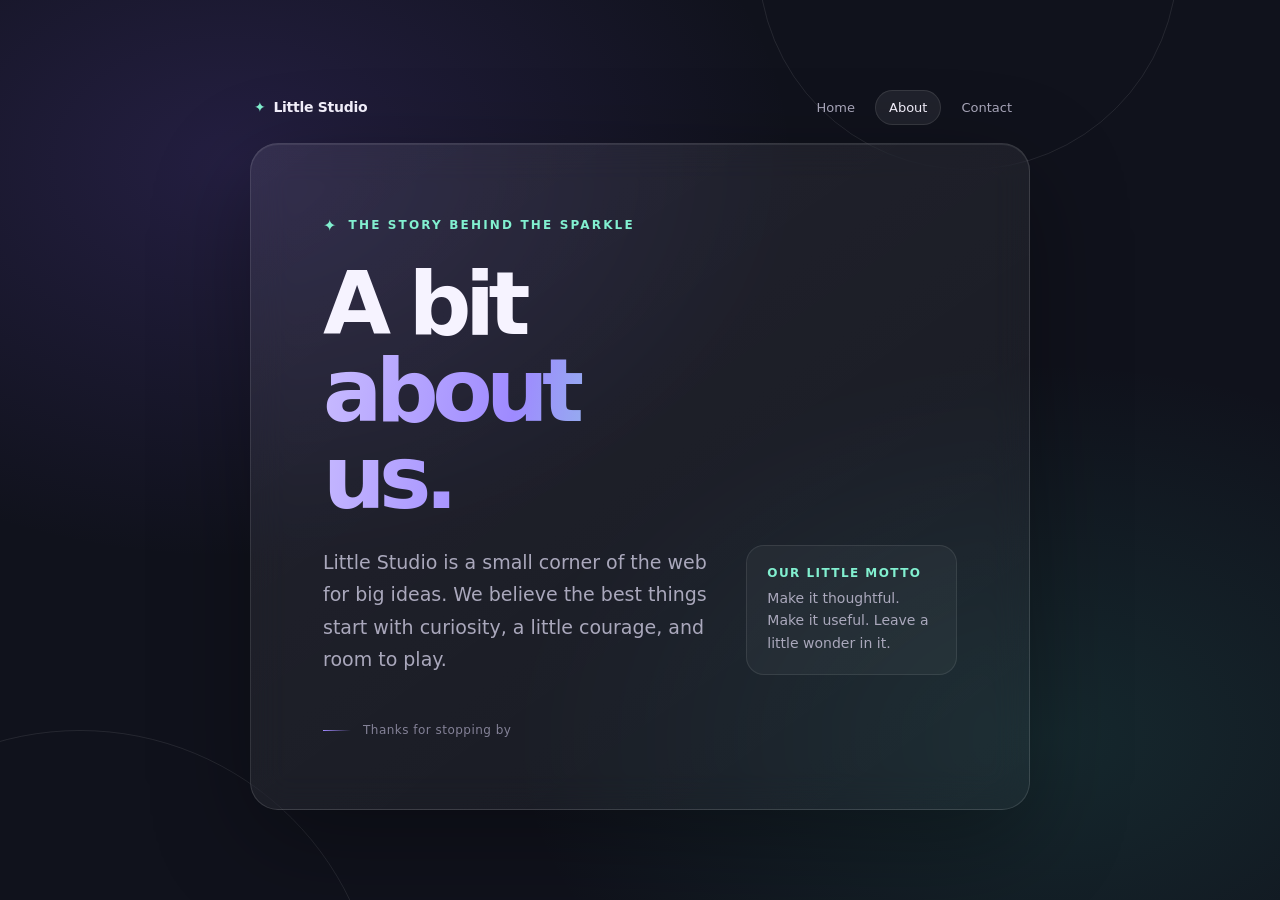
==== about.html @ cdf2d642 "added About page and Contact page" ====
<!doctype html>
<html lang="en">
<head>
  <meta charset="utf-8">
  <meta name="viewport" content="width=device-width, initial-scale=1">
  <meta name="theme-color" content="#10121c">
  <meta name="description" content="A little about Little Studio and what we believe in.">
  <title>About · Little Studio</title>
  <link rel="stylesheet" href="styles.css">
</head>
<body>
  <div class="scene" aria-hidden="true"><span class="orb orb-one"></span><span class="orb orb-two"></span></div>
  <div class="shell">
    <nav class="nav" aria-label="Main navigation">
      <a class="brand" href="index.html"><span class="brand-mark" aria-hidden="true">✦</span>Little Studio</a>
      <div class="nav-links"><a class="link" href="index.html">Home</a><a class="link" href="about.html" aria-current="page">About</a><a class="link" href="contact.html">Contact</a></div>
    </nav>
    <main class="card">
      <p class="eyebrow"><span class="spark" aria-hidden="true">✦</span> The story behind the sparkle</p>
      <div class="about-grid">
        <div>
          <h1>A bit <span>about us.</span></h1>
          <p class="message">Little Studio is a small corner of the web for big ideas. We believe the best things start with curiosity, a little courage, and room to play.</p>
        </div>
        <aside class="note">
          <strong>Our little motto</strong>
          <p>Make it thoughtful. Make it useful. Leave a little wonder in it.</p>
        </aside>
      </div>
      <div class="footer">Thanks for stopping by</div>
    </main>
  </div>
</body>
</html>
---- styles.css ----
:root {
  color-scheme: dark;
  --ink: #f6f3ff;
  --muted: #aaa8bc;
  --violet: #a18aff;
  --mint: #82f0d0;
}
* { box-sizing: border-box; }
body {
  min-height: 100svh;
  margin: 0;
  padding: 28px;
  display: grid;
  place-items: center;
  color: var(--ink);
  font-family: Inter, ui-sans-serif, system-ui, -apple-system, BlinkMacSystemFont, "Segoe UI", sans-serif;
  background: #10121c;
  background-image: radial-gradient(ellipse at 18% 18%, rgb(117 82 216 / 20%), transparent 38%), radial-gradient(ellipse at 82% 82%, rgb(57 180 158 / 14%), transparent 36%);
}
.scene { position: fixed; inset: 0; pointer-events: none; overflow: hidden; }
.orb { position: absolute; border: 1px solid rgb(255 255 255 / 9%); border-radius: 50%; }
.orb-one { width: 420px; height: 420px; top: -250px; right: 8%; }
.orb-two { width: 600px; height: 600px; bottom: -430px; left: -220px; }
.shell { position: relative; width: min(100%, 780px); animation: arrive 750ms cubic-bezier(.2,.8,.2,1) both; }
.nav { display: flex; justify-content: space-between; align-items: center; gap: 20px; margin: 0 4px 18px; }
.brand { color: var(--ink); text-decoration: none; font-size: 14px; font-weight: 750; letter-spacing: -.02em; }
.brand-mark { color: var(--mint); margin-right: 8px; }
.nav-links { display: flex; gap: 6px; }
.nav a.link { padding: 9px 13px; border: 1px solid transparent; border-radius: 999px; color: var(--muted); text-decoration: none; font-size: 13px; transition: color .2s, background .2s, border-color .2s; }
.nav a.link:hover, .nav a.link[aria-current="page"] { color: var(--ink); border-color: rgb(255 255 255 / 10%); background: rgb(255 255 255 / 7%); }
.card { position: relative; padding: clamp(34px, 8vw, 72px); border: 1px solid rgb(255 255 255 / 12%); border-radius: 28px; background: linear-gradient(145deg, rgb(255 255 255 / 8%), rgb(255 255 255 / 3%)); box-shadow: 0 30px 100px rgb(0 0 0 / 32%), inset 0 1px rgb(255 255 255 / 8%); backdrop-filter: blur(18px); }
.eyebrow { display: inline-flex; align-items: center; gap: 10px; margin: 0 0 25px; color: var(--mint); font-size: 12px; font-weight: 700; letter-spacing: .18em; text-transform: uppercase; }
.spark { font-size: 16px; animation: twinkle 2.5s ease-in-out infinite; }
h1 { margin: 0; font-size: clamp(52px, 10vw, 88px); line-height: .99; letter-spacing: -.075em; font-weight: 750; }
h1 span { display: block; color: transparent; background: linear-gradient(100deg, #c5b7ff 4%, #9e8aff 48%, #83ecd0 100%); background-clip: text; -webkit-background-clip: text; }
.message { max-width: 510px; margin: 25px 0 0; color: var(--muted); font-size: clamp(16px, 2.5vw, 19px); line-height: 1.7; }
.footer { display: flex; align-items: center; gap: 12px; margin-top: 48px; color: #848297; font-size: 12px; letter-spacing: .04em; }
.footer::before { content: ""; width: 28px; height: 1px; background: linear-gradient(90deg, var(--violet), transparent); }
.about-grid { display: grid; grid-template-columns: 1.3fr .7fr; gap: 32px; align-items: end; }
.note { padding: 20px; border: 1px solid rgb(255 255 255 / 9%); border-radius: 18px; background: rgb(255 255 255 / 4%); }
.note strong { display: block; margin-bottom: 7px; color: var(--mint); font-size: 12px; letter-spacing: .12em; text-transform: uppercase; }
.note p { margin: 0; color: var(--muted); font-size: 14px; line-height: 1.6; }
.contact-form { display: grid; gap: 16px; max-width: 540px; margin-top: 30px; }
.field { display: grid; gap: 8px; color: #d8d4e6; font-size: 13px; font-weight: 600; }
.field input, .field textarea { width: 100%; border: 1px solid rgb(255 255 255 / 13%); border-radius: 12px; padding: 13px 15px; outline: none; color: var(--ink); background: rgb(7 8 14 / 35%); font: inherit; font-weight: 400; }
.field textarea { min-height: 120px; resize: vertical; }
.field input:focus, .field textarea:focus { border-color: var(--violet); box-shadow: 0 0 0 3px rgb(161 138 255 / 15%); }
.button { justify-self: start; border: 0; border-radius: 999px; padding: 12px 19px; color: #11131c; background: linear-gradient(100deg, #c5b7ff, #83ecd0); font: inherit; font-size: 13px; font-weight: 750; cursor: pointer; transition: transform .2s; }
.button:hover { transform: translateY(-2px); }
.form-note { margin: 0; color: #848297; font-size: 12px; line-height: 1.6; }
.form-status { min-height: 1.5em; color: var(--mint); font-size: 13px; }
@keyframes arrive { from { opacity: 0; transform: translateY(18px) scale(.985); } to { opacity: 1; transform: translateY(0) scale(1); } }
@keyframes twinkle { 50% { transform: rotate(18deg) scale(1.18); opacity: .7; } }
@media (max-width: 600px) { body { padding: 18px; } .about-grid { grid-template-columns: 1fr; gap: 24px; } .nav { align-items: flex-start; } .nav-links { gap: 0; } .nav a.link { padding: 8px 9px; font-size: 12px; } .card { border-radius: 23px; } }
@media (prefers-reduced-motion: reduce) { *, *::before, *::after { animation-duration: .01ms !important; animation-iteration-count: 1 !important; scroll-behavior: auto !important; transition-duration: .01ms !important; } }
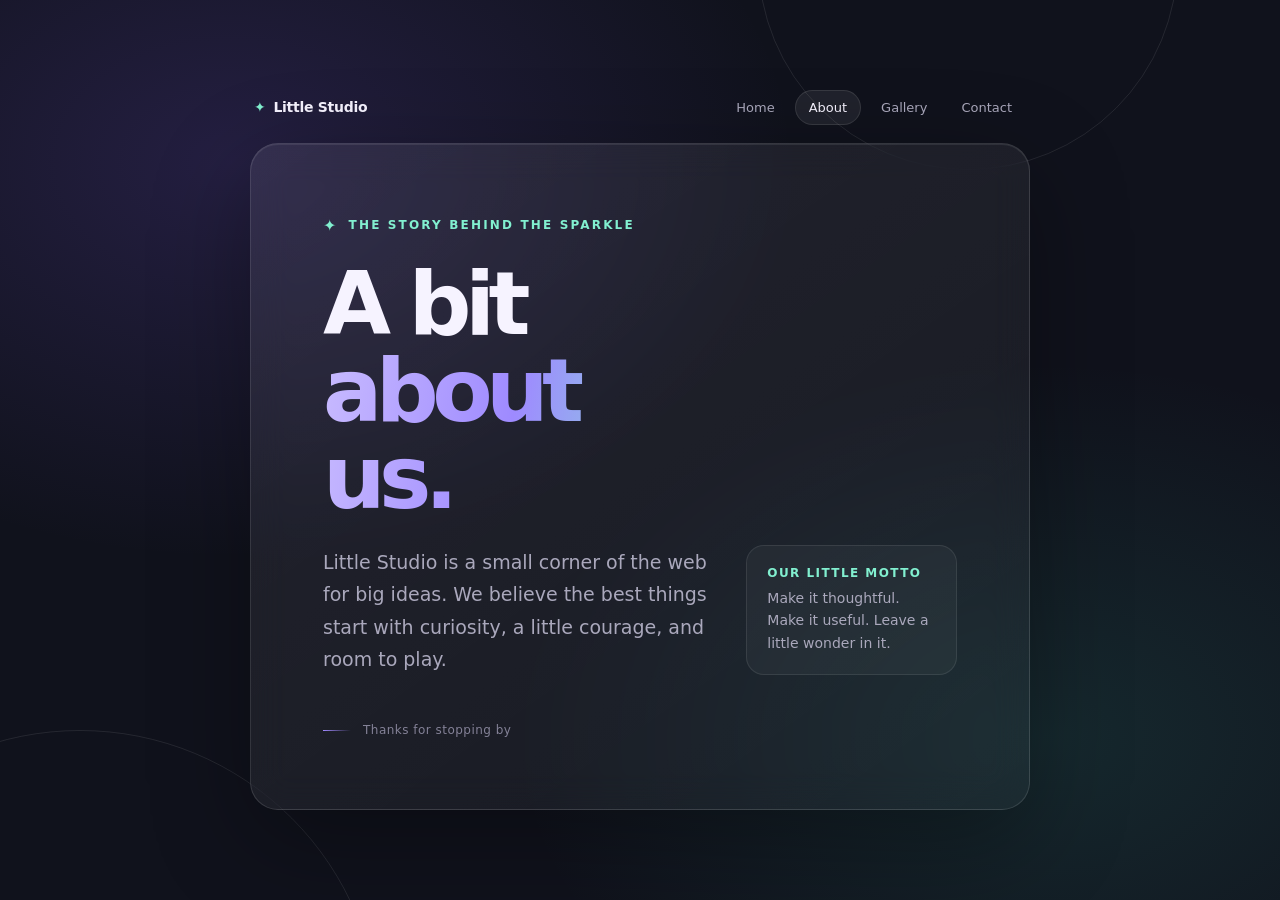
==== commit 73a41387: "gallery page added" ====
--- a/about.html
+++ b/about.html
@@ -13,7 +13,7 @@
   <div class="shell">
     <nav class="nav" aria-label="Main navigation">
       <a class="brand" href="index.html"><span class="brand-mark" aria-hidden="true">✦</span>Little Studio</a>
-      <div class="nav-links"><a class="link" href="index.html">Home</a><a class="link" href="about.html" aria-current="page">About</a><a class="link" href="contact.html">Contact</a></div>
+      <div class="nav-links"><a class="link" href="index.html">Home</a><a class="link" href="about.html" aria-current="page">About</a><a class="link" href="gallery.html">Gallery</a><a class="link" href="contact.html">Contact</a></div>
     </nav>
     <main class="card">
       <p class="eyebrow"><span class="spark" aria-hidden="true">✦</span> The story behind the sparkle</p>
--- a/styles.css
+++ b/styles.css
@@ -40,6 +40,18 @@
 .note { padding: 20px; border: 1px solid rgb(255 255 255 / 9%); border-radius: 18px; background: rgb(255 255 255 / 4%); }
 .note strong { display: block; margin-bottom: 7px; color: var(--mint); font-size: 12px; letter-spacing: .12em; text-transform: uppercase; }
 .note p { margin: 0; color: var(--muted); font-size: 14px; line-height: 1.6; }
+.gallery-grid { display: grid; grid-template-columns: repeat(3, 1fr); gap: 14px; margin-top: 30px; }
+.gallery-item { min-width: 0; }
+.art { position: relative; display: grid; place-items: center; aspect-ratio: 1 / 1.05; overflow: hidden; border: 1px solid rgb(255 255 255 / 12%); border-radius: 17px; }
+.art::before, .art::after { content: ""; position: absolute; border-radius: 50%; }
+.art::before { width: 66%; aspect-ratio: 1; background: rgb(255 255 255 / 17%); filter: blur(1px); }
+.art::after { width: 40%; aspect-ratio: 1; border: 1px solid rgb(255 255 255 / 35%); }
+.art span { position: relative; z-index: 1; color: rgb(255 255 255 / 88%); font-size: clamp(30px, 8vw, 62px); text-shadow: 0 8px 30px rgb(0 0 0 / 22%); }
+.art-one { background: radial-gradient(ellipse at 35% 30%, #f7c4a4, transparent 45%), linear-gradient(145deg, #6c4d91, #d27f91 52%, #f0bd9b); }
+.art-two { background: radial-gradient(ellipse at 70% 28%, #b9eff0, transparent 42%), linear-gradient(155deg, #375778, #71a9a4 55%, #c3d8ae); }
+.art-three { background: radial-gradient(ellipse at 36% 70%, #f7d783, transparent 42%), linear-gradient(145deg, #e28666, #b35868 55%, #573d70); }
+.gallery-caption { margin: 11px 2px 0; color: #ded9ec; font-size: 13px; font-weight: 600; }
+.gallery-caption small { display: block; margin-top: 4px; color: #848297; font-size: 11px; font-weight: 400; }
 .contact-form { display: grid; gap: 16px; max-width: 540px; margin-top: 30px; }
 .field { display: grid; gap: 8px; color: #d8d4e6; font-size: 13px; font-weight: 600; }
 .field input, .field textarea { width: 100%; border: 1px solid rgb(255 255 255 / 13%); border-radius: 12px; padding: 13px 15px; outline: none; color: var(--ink); background: rgb(7 8 14 / 35%); font: inherit; font-weight: 400; }
@@ -51,5 +63,5 @@
 .form-status { min-height: 1.5em; color: var(--mint); font-size: 13px; }
 @keyframes arrive { from { opacity: 0; transform: translateY(18px) scale(.985); } to { opacity: 1; transform: translateY(0) scale(1); } }
 @keyframes twinkle { 50% { transform: rotate(18deg) scale(1.18); opacity: .7; } }
-@media (max-width: 600px) { body { padding: 18px; } .about-grid { grid-template-columns: 1fr; gap: 24px; } .nav { align-items: flex-start; } .nav-links { gap: 0; } .nav a.link { padding: 8px 9px; font-size: 12px; } .card { border-radius: 23px; } }
+@media (max-width: 600px) { body { padding: 18px; } .about-grid { grid-template-columns: 1fr; gap: 24px; } .nav { align-items: flex-start; gap: 8px; flex-wrap: wrap; } .nav-links { gap: 0; } .nav a.link { padding: 8px 9px; font-size: 12px; } .card { border-radius: 23px; } .gallery-grid { grid-template-columns: 1fr; gap: 20px; } .art { aspect-ratio: 1.6 / 1; } }
 @media (prefers-reduced-motion: reduce) { *, *::before, *::after { animation-duration: .01ms !important; animation-iteration-count: 1 !important; scroll-behavior: auto !important; transition-duration: .01ms !important; } }
